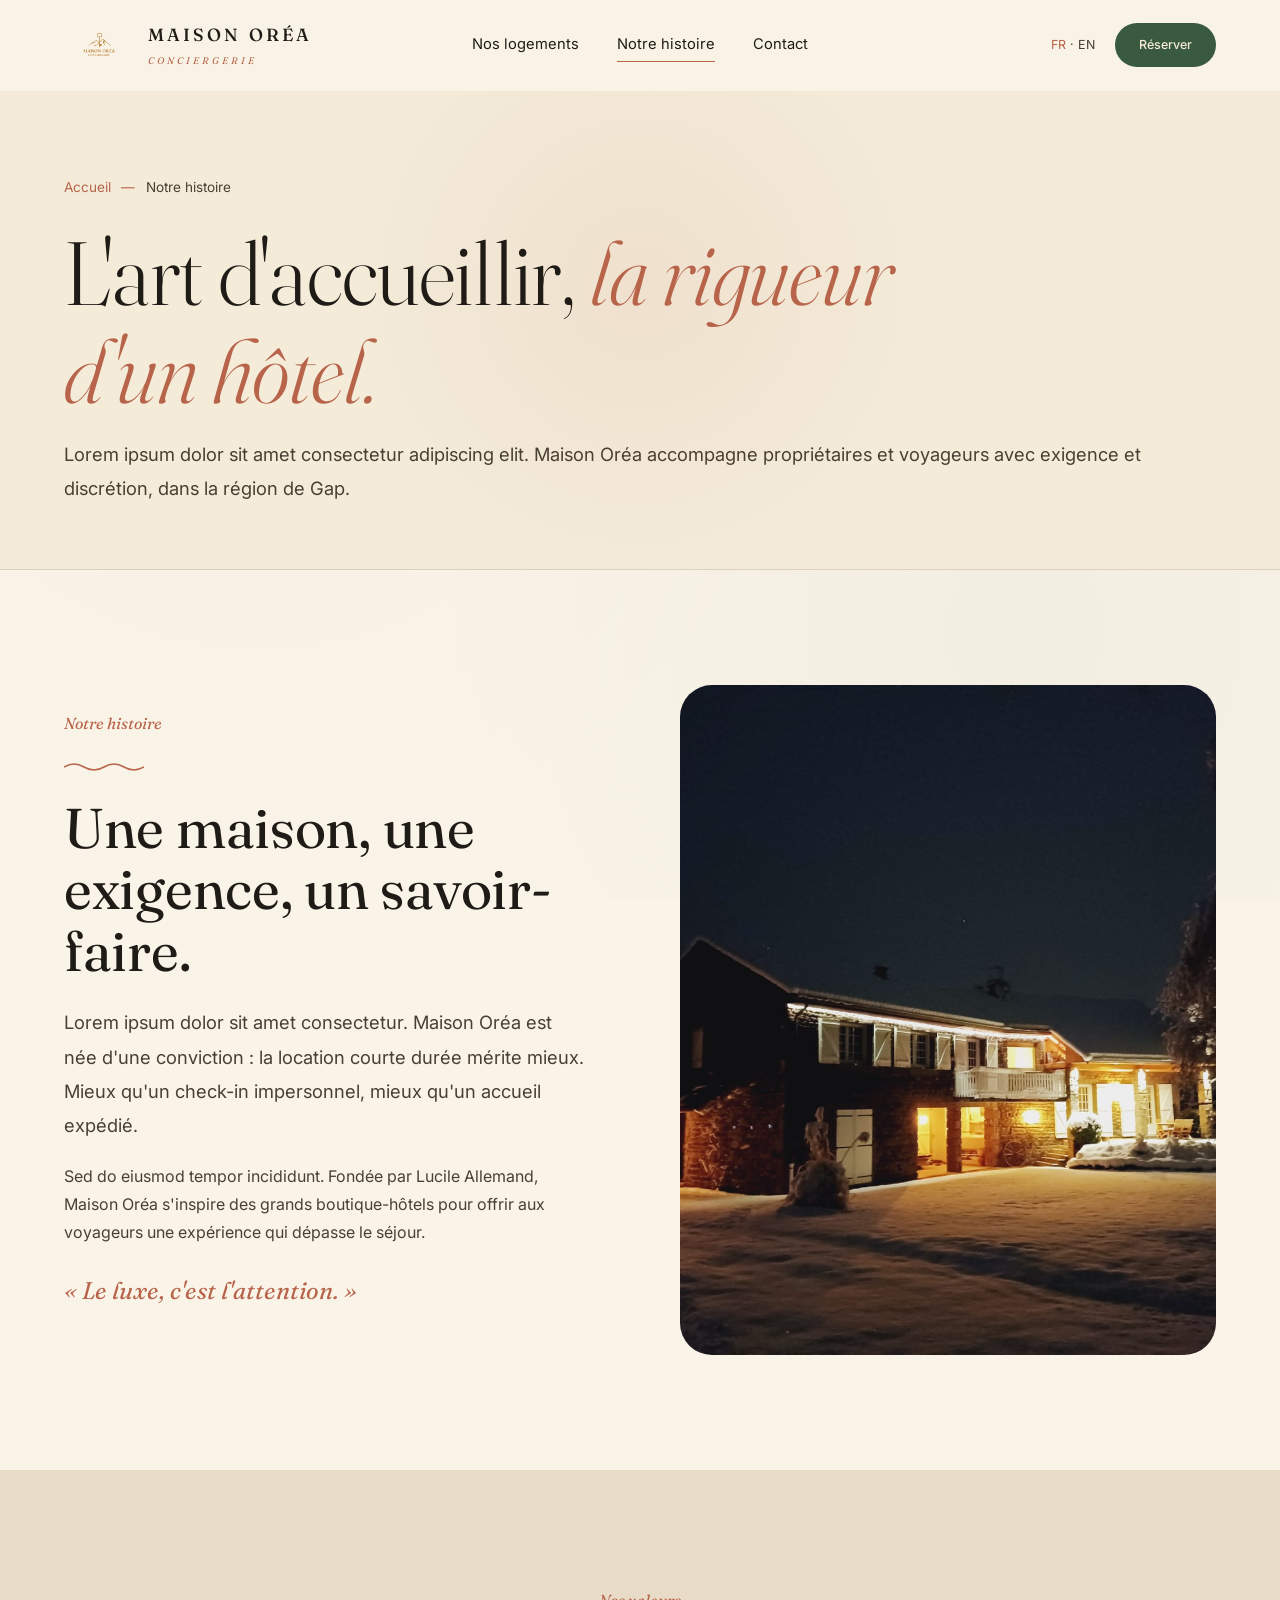
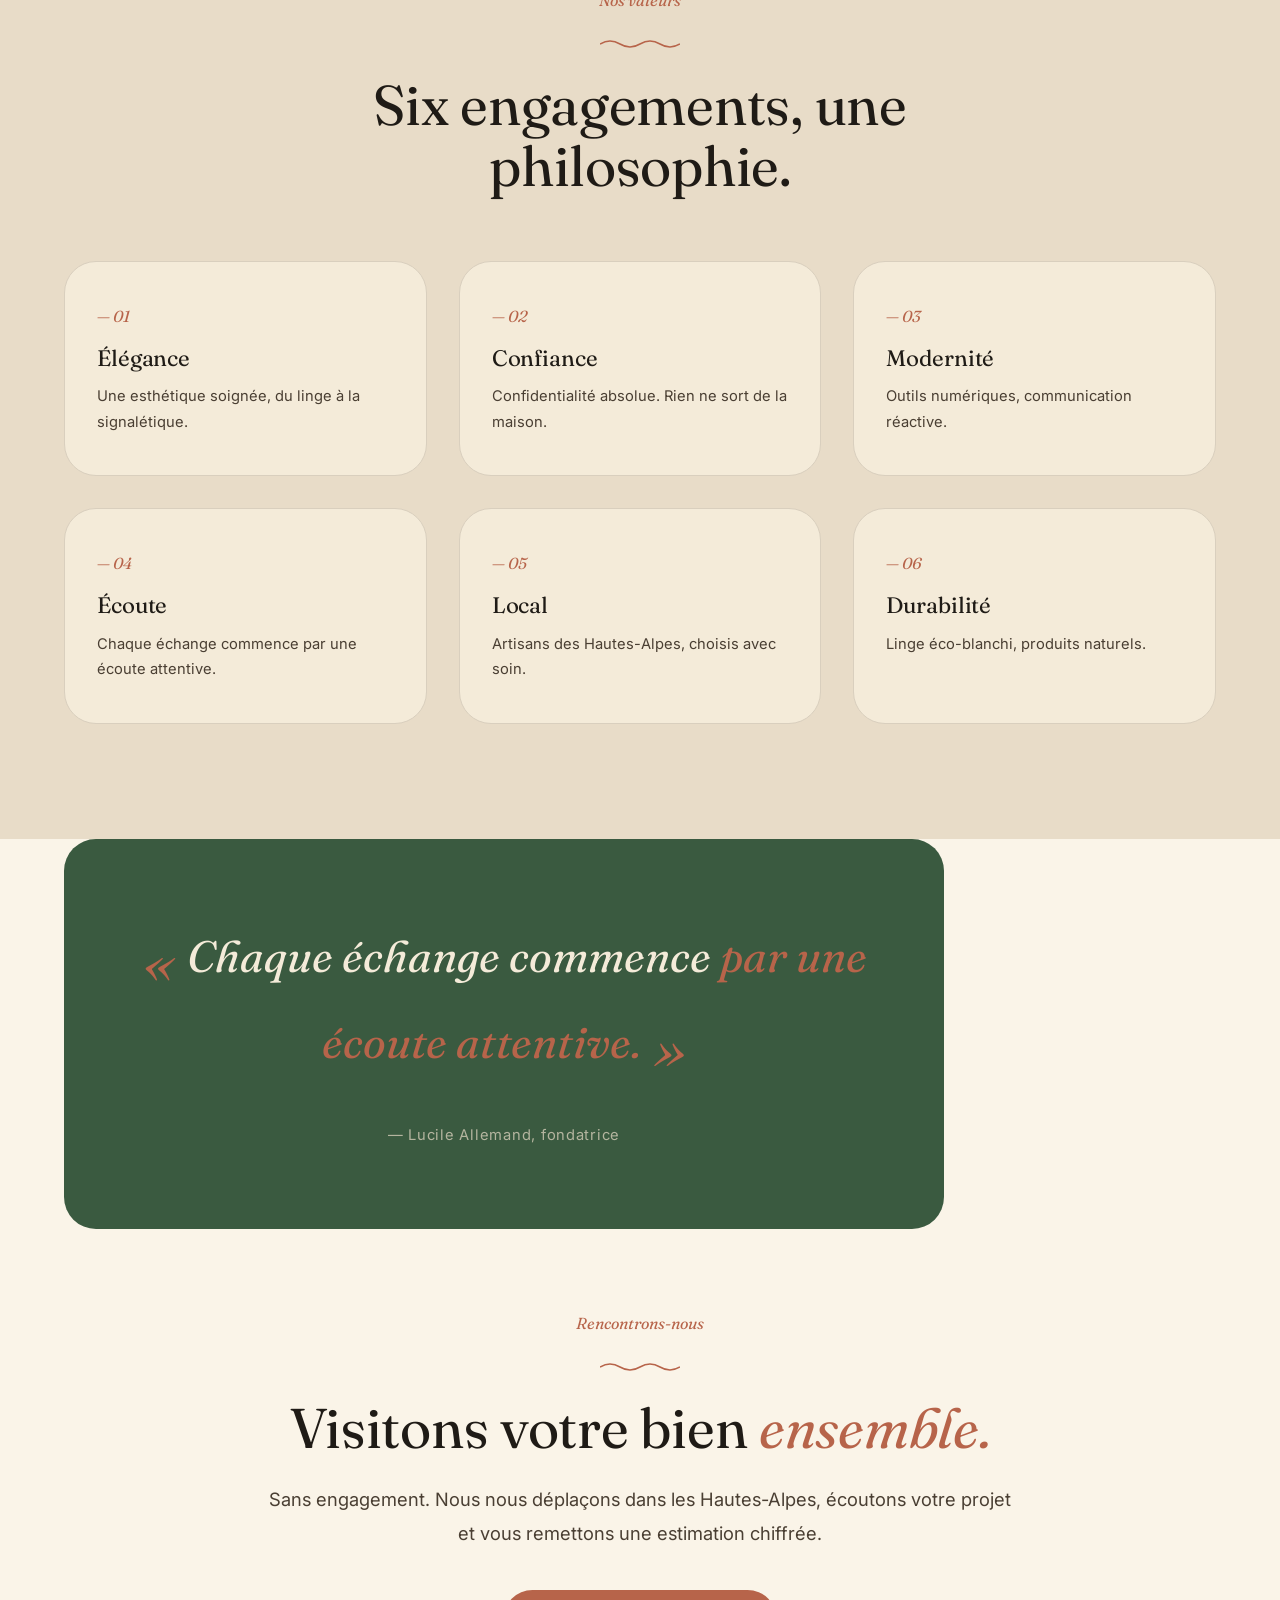
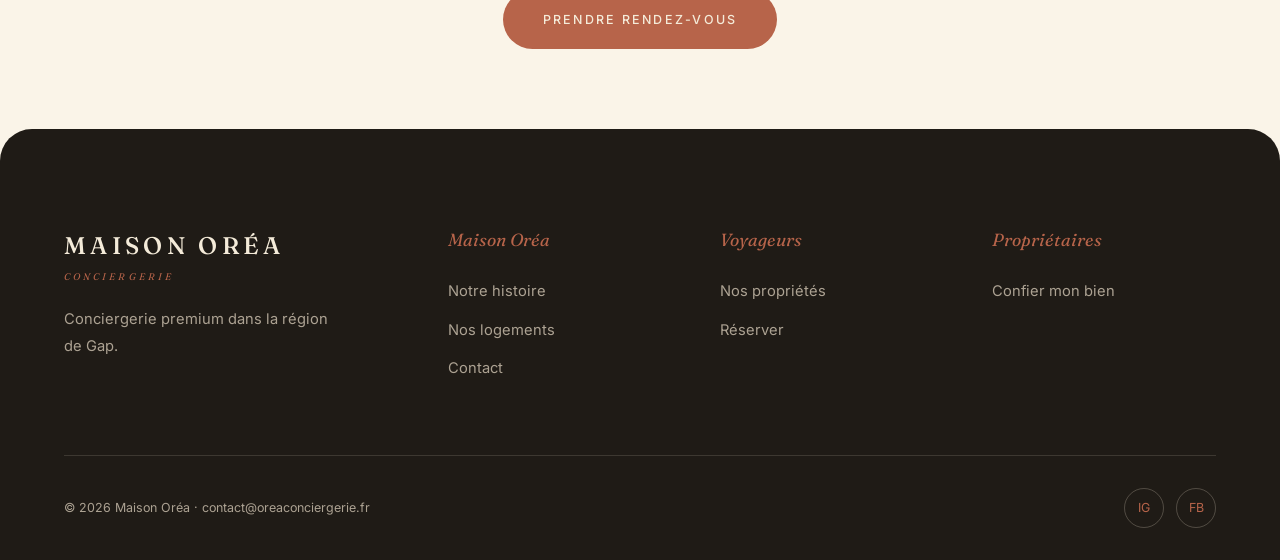
==== a-propos.html @ b097629f "Initial upload - Variante 2 Nature & matières" ====
<!DOCTYPE html>
<html lang="fr">
<head>
<meta charset="UTF-8">
<meta name="viewport" content="width=device-width, initial-scale=1.0">
<title>Notre histoire — Maison Oréa</title>
<link rel="icon" type="image/png" href="assets/img/logo.png">
<link rel="preconnect" href="https://fonts.googleapis.com"><link rel="preconnect" href="https://fonts.gstatic.com" crossorigin>
<link href="https://fonts.googleapis.com/css2?family=Fraunces:ital,wght@0,300;0,400;0,500;0,600;1,300;1,400&family=Inter:wght@300;400;500;600&display=swap" rel="stylesheet">
<link rel="stylesheet" href="assets/css/style.css">
</head>
<body>

<header class="site-header">
  <div class="nav-row">
    <a href="index.html" class="brand"><img src="assets/img/logo.png" alt="Maison Oréa"><span><span class="brand-name">MAISON ORÉA</span><span class="brand-tag">conciergerie</span></span></a>
    <nav class="main-nav"><a href="logements.html">Nos logements</a><a href="a-propos.html" class="active">Notre histoire</a><a href="contact.html">Contact</a></nav>
    <div class="header-actions"><span class="lang-toggle"><span class="active">FR</span> · EN</span><a href="contact.html" class="btn-header">Réserver</a><button class="menu-toggle"><span></span><span></span><span></span></button></div>
  </div>
</header>
<nav class="mobile-nav"><a href="index.html">Accueil</a><a href="logements.html">Nos logements</a><a href="a-propos.html">Notre histoire</a><a href="contact.html">Contact</a><a href="contact.html" class="mobile-cta">Nous contacter</a></nav>

<section class="page-hero">
  <div class="page-hero-content">
    <div class="breadcrumb"><a href="index.html">Accueil</a><span class="sep">—</span><span>Notre histoire</span></div>
    <h1>L'art d'accueillir, <em>la rigueur d'un hôtel.</em></h1>
    <p class="lead">Lorem ipsum dolor sit amet consectetur adipiscing elit. Maison Oréa accompagne propriétaires et voyageurs avec exigence et discrétion, dans la région de Gap.</p>
  </div>
</section>

<section>
  <div class="container">
    <div class="editorial-block fade-up">
      <div class="editorial-text">
        <span class="eyebrow">Notre histoire</span>
        <span class="divider-wave"></span>
        <h2>Une maison, une exigence, un savoir-faire.</h2>
        <p class="lead">Lorem ipsum dolor sit amet consectetur. Maison Oréa est née d'une conviction : la location courte durée mérite mieux. Mieux qu'un check-in impersonnel, mieux qu'un accueil expédié.</p>
        <p>Sed do eiusmod tempor incididunt. Fondée par Lucile Allemand, Maison Oréa s'inspire des grands boutique-hôtels pour offrir aux voyageurs une expérience qui dépasse le séjour.</p>
        <p class="accent" style="font-size: 1.5rem; margin-top: 1.5rem;">« Le luxe, c'est l'attention. »</p>
      </div>
      <div class="editorial-image">
        <img src="assets/img/michel-2.jpg" alt="Maison Oréa" loading="lazy">
      </div>
    </div>
  </div>
</section>

<section style="background: var(--lin);">
  <div class="container">
    <div style="text-align: center; max-width: 720px; margin: 0 auto 4rem;" class="fade-up">
      <span class="eyebrow">Nos valeurs</span>
      <span class="divider-wave center"></span>
      <h2>Six engagements, une philosophie.</h2>
    </div>
    <div style="display: grid; grid-template-columns: repeat(3, 1fr); gap: 2rem;">
      <div style="background: var(--lin-clair); padding: 2.5rem 2rem; border-radius: var(--r-lg); border: 1px solid var(--bordure);"><div class="num" style="color: var(--terracotta); font-family: var(--serif); font-style: italic; margin-bottom: 1rem;">— 01</div><h4>Élégance</h4><p style="margin-top: 0.85rem; font-size: 0.92rem;">Une esthétique soignée, du linge à la signalétique.</p></div>
      <div style="background: var(--lin-clair); padding: 2.5rem 2rem; border-radius: var(--r-lg); border: 1px solid var(--bordure);"><div class="num" style="color: var(--terracotta); font-family: var(--serif); font-style: italic; margin-bottom: 1rem;">— 02</div><h4>Confiance</h4><p style="margin-top: 0.85rem; font-size: 0.92rem;">Confidentialité absolue. Rien ne sort de la maison.</p></div>
      <div style="background: var(--lin-clair); padding: 2.5rem 2rem; border-radius: var(--r-lg); border: 1px solid var(--bordure);"><div class="num" style="color: var(--terracotta); font-family: var(--serif); font-style: italic; margin-bottom: 1rem;">— 03</div><h4>Modernité</h4><p style="margin-top: 0.85rem; font-size: 0.92rem;">Outils numériques, communication réactive.</p></div>
      <div style="background: var(--lin-clair); padding: 2.5rem 2rem; border-radius: var(--r-lg); border: 1px solid var(--bordure);"><div class="num" style="color: var(--terracotta); font-family: var(--serif); font-style: italic; margin-bottom: 1rem;">— 04</div><h4>Écoute</h4><p style="margin-top: 0.85rem; font-size: 0.92rem;">Chaque échange commence par une écoute attentive.</p></div>
      <div style="background: var(--lin-clair); padding: 2.5rem 2rem; border-radius: var(--r-lg); border: 1px solid var(--bordure);"><div class="num" style="color: var(--terracotta); font-family: var(--serif); font-style: italic; margin-bottom: 1rem;">— 05</div><h4>Local</h4><p style="margin-top: 0.85rem; font-size: 0.92rem;">Artisans des Hautes-Alpes, choisis avec soin.</p></div>
      <div style="background: var(--lin-clair); padding: 2.5rem 2rem; border-radius: var(--r-lg); border: 1px solid var(--bordure);"><div class="num" style="color: var(--terracotta); font-family: var(--serif); font-style: italic; margin-bottom: 1rem;">— 06</div><h4>Durabilité</h4><p style="margin-top: 0.85rem; font-size: 0.92rem;">Linge éco-blanchi, produits naturels.</p></div>
    </div>
  </div>
</section>

<section class="quote fade-up" style="background: var(--vert-foncé); color: var(--lin-clair); margin: 0 var(--gutter); border-radius: var(--r-lg); padding-block: 5rem;">
  <p class="quote-text" style="color: var(--lin-clair);">Chaque échange commence <span style="color: var(--terracotta);">par une écoute attentive.</span></p>
  <p class="quote-author" style="color: rgba(232,220,200,0.7);">— Lucile Allemand, fondatrice</p>
</section>

<section style="padding-block: 5rem;">
  <div class="container-narrow" style="text-align: center;">
    <span class="eyebrow">Rencontrons-nous</span>
    <span class="divider-wave center"></span>
    <h2 style="margin-top: 1rem;">Visitons votre bien <span class="accent">ensemble.</span></h2>
    <p class="lead" style="margin-top: 1.5rem; margin-bottom: 2.5rem;">Sans engagement. Nous nous déplaçons dans les Hautes-Alpes, écoutons votre projet et vous remettons une estimation chiffrée.</p>
    <a href="contact.html" class="btn btn-primary">Prendre rendez-vous</a>
  </div>
</section>

<footer class="site-footer">
  <div class="container">
    <div class="footer-grid">
      <div class="footer-brand"><span class="brand-name">MAISON ORÉA</span><span class="brand-tag">conciergerie</span><p>Conciergerie premium dans la région de Gap.</p></div>
      <div class="footer-col"><h5>Maison Oréa</h5><ul><li><a href="a-propos.html">Notre histoire</a></li><li><a href="logements.html">Nos logements</a></li><li><a href="contact.html">Contact</a></li></ul></div>
      <div class="footer-col"><h5>Voyageurs</h5><ul><li><a href="logements.html">Nos propriétés</a></li><li><a href="contact.html">Réserver</a></li></ul></div>
      <div class="footer-col"><h5>Propriétaires</h5><ul><li><a href="contact.html">Confier mon bien</a></li></ul></div>
    </div>
    <div class="footer-bottom"><div>© 2026 Maison Oréa · contact@oreaconciergerie.fr</div><div class="social"><a href="#">IG</a><a href="#">FB</a></div></div>
  </div>
</footer>
<script src="assets/js/app.js"></script>
</body>
</html>
---- assets/css/style.css ----
/* =====================================================
   MAISON ORÉA — VARIANTE 02 · NATURE & MATIÈRES
   Esprit : organique, terreux, matières nobles, sensoriel
   ===================================================== */

:root {
  --terracotta: #B7644A;
  --terracotta-fonce: #8E4633;
  --vert-foncé: #3A5A40;
  --vert-mousse: #5A6B4F;
  --vert-pale: #A4B49D;
  --lin: #E8DCC8;
  --lin-clair: #F4EBD9;
  --papier: #FAF4E8;
  --charbon: #1F1B16;
  --terre: #4A3F33;
  --pierre: #8C857B;
  --bordure: #D9CFBE;

  --serif: 'Fraunces', 'Cormorant Garamond', Georgia, serif;
  --sans: 'Inter', -apple-system, BlinkMacSystemFont, sans-serif;
  --gutter: clamp(1.5rem, 5vw, 5rem);
  --ease: cubic-bezier(0.22, 1, 0.36, 1);
  --r-sm: 8px;
  --r-md: 16px;
  --r-lg: 32px;
}

*,*::before,*::after { box-sizing: border-box; margin: 0; padding: 0; }
html { scroll-behavior: smooth; }
body {
  font-family: var(--sans); font-size: 16px; line-height: 1.75;
  color: var(--terre); background: var(--papier);
  -webkit-font-smoothing: antialiased;
  background-image:
    radial-gradient(circle at 20% 30%, rgba(183,100,74,0.04), transparent 50%),
    radial-gradient(circle at 80% 70%, rgba(58,90,64,0.04), transparent 50%);
  background-attachment: fixed;
  overflow-x: hidden;
}
img { max-width: 100%; display: block; }
a { color: inherit; text-decoration: none; transition: color 0.3s var(--ease); }
button { font: inherit; cursor: pointer; border: 0; background: none; }

h1,h2,h3,h4 { font-family: var(--serif); font-weight: 400; color: var(--charbon); line-height: 1.1; letter-spacing: -0.005em; }
h1 { font-size: clamp(3rem, 7vw, 6rem); font-weight: 300; }
h2 { font-size: clamp(2rem, 4.5vw, 3.5rem); font-weight: 400; }
h3 { font-size: clamp(1.4rem, 2.5vw, 2.25rem); }
h4 { font-size: 1.4rem; }

.eyebrow {
  font-family: var(--serif); font-style: italic; font-weight: 400;
  font-size: 1rem; color: var(--terracotta);
}
.eyebrow.light { color: var(--lin); }
.lead { font-size: 1.15rem; line-height: 1.85; color: var(--terre); }
.muted { color: var(--pierre); }
.accent { color: var(--terracotta); font-style: italic; font-family: var(--serif); }

.container { max-width: 1280px; margin: 0 auto; padding-inline: var(--gutter); }
.container-narrow { max-width: 880px; margin: 0 auto; padding-inline: var(--gutter); }
section { padding-block: clamp(4rem, 9vw, 8rem); position: relative; }

/* Wavy divider SVG (organic) */
.divider-wave {
  display: block; width: 80px; height: 12px; margin-block: 1.5rem;
  background-image: url("data:image/svg+xml;utf8,<svg xmlns='http://www.w3.org/2000/svg' viewBox='0 0 80 12'><path d='M0 6 Q 10 0, 20 6 T 40 6 T 60 6 T 80 6' stroke='%23B7644A' stroke-width='1.5' fill='none'/></svg>");
  background-repeat: no-repeat;
}
.divider-wave.center { margin-inline: auto; }

/* ---------- Buttons ---------- */
.btn {
  display: inline-flex; align-items: center; gap: 0.75rem;
  padding: 1.1rem 2.4rem;
  font-size: 0.78rem; font-weight: 500; letter-spacing: 0.18em; text-transform: uppercase;
  border: 1px solid transparent; border-radius: 100px;
  transition: all 0.4s var(--ease);
}
.btn-primary { background: var(--terracotta); color: var(--lin-clair); }
.btn-primary:hover { background: var(--terracotta-fonce); }
.btn-dark { background: var(--vert-foncé); color: var(--lin-clair); }
.btn-dark:hover { background: var(--charbon); }
.btn-ghost { background: transparent; color: var(--charbon); border-color: var(--charbon); }
.btn-ghost:hover { background: var(--charbon); color: var(--lin-clair); }
.btn-ghost.light { color: var(--lin-clair); border-color: rgba(232,220,200,0.4); }
.btn-ghost.light:hover { background: var(--lin-clair); color: var(--charbon); }

.link-arrow {
  display: inline-flex; align-items: center; gap: 0.7rem;
  font-size: 0.85rem; font-weight: 500;
  color: var(--terracotta); padding-bottom: 4px; position: relative;
}
.link-arrow::after { content: ''; position: absolute; left: 0; right: 0; bottom: 0; height: 1px; background: currentColor; transform: scaleX(0); transform-origin: right; transition: transform 0.4s var(--ease); }
.link-arrow:hover::after { transform: scaleX(1); transform-origin: left; }
.link-arrow.light { color: var(--lin); }

/* ---------- Header ---------- */
.site-header {
  position: fixed; inset: 0 0 auto 0; z-index: 100;
  padding: 1.25rem var(--gutter);
  background: rgba(250,244,232,0.9);
  backdrop-filter: blur(14px); -webkit-backdrop-filter: blur(14px);
  border-bottom: 1px solid transparent;
  transition: all 0.4s var(--ease);
}
.site-header.scrolled { border-bottom-color: var(--bordure); padding-block: 0.85rem; }
.nav-row { max-width: 1400px; margin: 0 auto; display: grid; grid-template-columns: 1fr auto 1fr; align-items: center; gap: 1.5rem; }
.brand { display: inline-flex; align-items: center; gap: 0.85rem; }
.brand img { height: 40px; }
.brand-name { font-family: var(--serif); font-weight: 500; font-size: 1.1rem; letter-spacing: 0.18em; color: var(--charbon); }
.brand-tag { font-size: 0.6rem; letter-spacing: 0.32em; text-transform: uppercase; color: var(--terracotta); display: block; margin-top: 2px; font-style: italic; font-family: var(--serif); }

.main-nav { display: flex; gap: 2.4rem; justify-content: center; }
.main-nav a { font-size: 0.92rem; color: var(--charbon); position: relative; padding-block: 4px; }
.main-nav a::after { content: ''; position: absolute; bottom: 0; left: 50%; width: 0; height: 1px; background: var(--terracotta); transition: all 0.3s var(--ease); }
.main-nav a:hover::after, .main-nav a.active::after { width: 100%; left: 0; }

.header-actions { display: flex; align-items: center; gap: 1.25rem; justify-content: flex-end; }
.lang-toggle { font-size: 0.78rem; color: var(--terre); }
.lang-toggle .active { color: var(--terracotta); }

.btn-header {
  padding: 0.7rem 1.5rem; font-size: 0.78rem; font-weight: 500;
  background: var(--vert-foncé); color: var(--lin-clair); border-radius: 100px;
  transition: all 0.3s var(--ease);
}
.btn-header:hover { background: var(--charbon); }

.menu-toggle { display: none; flex-direction: column; gap: 5px; padding: 8px; }
.menu-toggle span { display: block; width: 22px; height: 1px; background: var(--charbon); transition: all 0.3s var(--ease); }
.menu-toggle.open span:nth-child(1) { transform: translateY(6px) rotate(45deg); }
.menu-toggle.open span:nth-child(2) { opacity: 0; }
.menu-toggle.open span:nth-child(3) { transform: translateY(-6px) rotate(-45deg); }
@media (max-width: 1024px) { .main-nav, .lang-toggle, .btn-header { display: none; } .nav-row { grid-template-columns: auto 1fr; } .header-actions { justify-content: flex-end; } .menu-toggle { display: inline-flex; } }

.mobile-nav { position: fixed; inset: 0; background: var(--vert-foncé); z-index: 99; transform: translateY(-100%); transition: transform 0.6s var(--ease); display: flex; flex-direction: column; padding: 110px var(--gutter); gap: 1rem; }
.mobile-nav.open { transform: translateY(0); }
.mobile-nav a { font-family: var(--serif); font-size: 2.25rem; color: var(--lin-clair); font-weight: 300; padding-block: 0.85rem; border-bottom: 1px solid rgba(232,220,200,0.15); font-style: italic; }
.mobile-nav .mobile-cta { background: var(--terracotta); padding: 1rem 1.5rem; text-align: center; font-family: var(--sans); font-size: 0.78rem; letter-spacing: 0.22em; text-transform: uppercase; border-radius: 100px; border: 0; margin-top: 1rem; font-style: normal; }

/* ---------- HERO ---------- */
.hero {
  position: relative; min-height: 100vh;
  padding: 8rem var(--gutter) 5rem;
  display: grid; grid-template-columns: 1.1fr 1fr; gap: 4rem;
  align-items: center; max-width: 1500px; margin: 0 auto;
}
.hero-text { position: relative; z-index: 2; }
.hero-eyebrow { color: var(--terracotta); font-size: 1.05rem; margin-bottom: 1rem; display: inline-block; font-style: italic; font-family: var(--serif); }
.hero-title { font-size: clamp(3rem, 8vw, 7rem); font-weight: 300; line-height: 0.95; color: var(--charbon); margin-bottom: 2rem; }
.hero-title em { color: var(--terracotta); font-style: italic; }
.hero-desc { font-size: 1.15rem; color: var(--terre); margin-bottom: 2.5rem; max-width: 50ch; }
.hero-actions { display: flex; gap: 1rem; flex-wrap: wrap; }

.hero-image-wrap { position: relative; aspect-ratio: 4/5; border-radius: var(--r-lg); overflow: hidden; box-shadow: 0 20px 60px rgba(31,27,22,0.15); }
.hero-image-wrap img { width: 100%; height: 100%; object-fit: cover; }
.hero-image-tag {
  position: absolute; bottom: -30px; left: -30px;
  background: var(--lin-clair); padding: 1.5rem 2rem;
  border-radius: var(--r-md); border: 1px solid var(--bordure);
  display: flex; align-items: center; gap: 1rem;
}
.hero-image-tag .icon { width: 40px; height: 40px; border-radius: 50%; background: var(--terracotta); display: inline-flex; align-items: center; justify-content: center; color: var(--lin-clair); font-family: var(--serif); font-size: 1.5rem; font-style: italic; }
.hero-image-tag .text { font-family: var(--serif); font-size: 1.15rem; font-style: italic; color: var(--charbon); }
.hero-image-tag .text small { display: block; font-family: var(--sans); font-style: normal; font-size: 0.7rem; letter-spacing: 0.22em; text-transform: uppercase; color: var(--pierre); margin-top: 4px; }
@media (max-width: 1024px) { .hero { grid-template-columns: 1fr; gap: 3rem; min-height: auto; padding-top: 7rem; } .hero-image-tag { left: 1rem; bottom: -20px; } }

/* ---------- Section editorial ---------- */
.editorial-block { display: grid; grid-template-columns: 1fr 1fr; gap: 5rem; align-items: center; }
.editorial-block.reverse { direction: rtl; }
.editorial-block.reverse > * { direction: ltr; }
.editorial-text { max-width: 520px; }
.editorial-text h2 { margin-bottom: 1.5rem; }
.editorial-text p { margin-bottom: 1.25rem; }
.editorial-image { aspect-ratio: 4/5; overflow: hidden; border-radius: var(--r-lg); }
.editorial-image img { width: 100%; height: 100%; object-fit: cover; }
@media (max-width: 1024px) { .editorial-block { grid-template-columns: 1fr; gap: 3rem; } .editorial-block.reverse { direction: ltr; } }

/* ---------- Logements cards organic ---------- */
.lodge-grid { display: grid; grid-template-columns: 1fr 1fr; gap: 2rem; }
.lodge-card { background: var(--lin-clair); border-radius: var(--r-lg); overflow: hidden; transition: all 0.5s var(--ease); border: 1px solid var(--bordure); }
.lodge-card:hover { transform: translateY(-6px); box-shadow: 0 30px 60px rgba(31,27,22,0.12); }
.lodge-card .img-wrap { aspect-ratio: 4/3; overflow: hidden; position: relative; }
.lodge-card .img-wrap img { width: 100%; height: 100%; object-fit: cover; transition: transform 1s var(--ease); }
.lodge-card:hover .img-wrap img { transform: scale(1.04); }
.lodge-card .badge { position: absolute; top: 1rem; left: 1rem; background: var(--vert-foncé); color: var(--lin-clair); padding: 0.4rem 0.85rem; border-radius: 100px; font-size: 0.65rem; letter-spacing: 0.22em; text-transform: uppercase; }
.lodge-card .body { padding: 2rem; }
.lodge-card h3 { font-size: 1.85rem; margin-bottom: 0.4rem; }
.lodge-card .meta { font-size: 0.92rem; color: var(--pierre); margin-bottom: 1.25rem; }
.lodge-card .more { display: inline-flex; align-items: center; gap: 0.5rem; font-size: 0.85rem; color: var(--terracotta); font-weight: 500; }
@media (max-width: 768px) { .lodge-grid { grid-template-columns: 1fr; } }

/* ---------- Trio services (organic) ---------- */
.trio-grid { display: grid; grid-template-columns: repeat(3, 1fr); gap: 2rem; }
.trio-card {
  background: var(--lin-clair); padding: 3rem 2.5rem; border-radius: var(--r-lg);
  border: 1px solid var(--bordure); transition: all 0.5s var(--ease);
  position: relative; overflow: hidden;
}
.trio-card::before {
  content: ''; position: absolute; top: -40px; right: -40px;
  width: 100px; height: 100px; border-radius: 50%; background: var(--terracotta); opacity: 0.05;
  transition: all 0.5s var(--ease);
}
.trio-card:hover::before { transform: scale(1.5); opacity: 0.1; }
.trio-card:hover { border-color: var(--terracotta); transform: translateY(-4px); }
.trio-card .num {
  font-family: var(--serif); font-style: italic; font-size: 0.9rem; color: var(--terracotta); margin-bottom: 1.5rem;
}
.trio-card .ico {
  width: 60px; height: 60px; border-radius: 50%;
  background: var(--vert-pale); color: var(--vert-foncé);
  display: inline-flex; align-items: center; justify-content: center;
  font-family: var(--serif); font-size: 1.85rem; font-style: italic; margin-bottom: 1.5rem;
}
.trio-card h3 { font-size: 1.85rem; margin-bottom: 1rem; }
.trio-card p { font-size: 0.95rem; color: var(--terre); line-height: 1.85; margin-bottom: 1.5rem; }
@media (max-width: 1024px) { .trio-grid { grid-template-columns: 1fr; } }

/* ---------- Section feutrée verte ---------- */
.green {
  background: var(--vert-foncé); color: var(--lin-clair);
  border-radius: var(--r-lg);
  margin: 2rem var(--gutter);
  padding: 5rem var(--gutter);
}
.green h2, .green h3 { color: var(--lin-clair); }
.green .lead { color: rgba(232,220,200,0.85); }

/* ---------- Quote ---------- */
.quote {
  text-align: center; max-width: 880px; margin: 0 auto;
  padding: 4rem 2rem;
}
.quote-text { font-family: var(--serif); font-style: italic; font-size: clamp(1.75rem, 3.5vw, 2.75rem); line-height: 1.3; color: var(--charbon); margin-bottom: 2rem; }
.quote-text::before, .quote-text::after { color: var(--terracotta); font-size: 1.5em; vertical-align: -0.2em; }
.quote-text::before { content: '« '; }
.quote-text::after { content: ' »'; }
.quote-author { font-size: 0.92rem; color: var(--pierre); letter-spacing: 0.05em; }

/* ---------- Footer ---------- */
.site-footer {
  background: var(--charbon); color: rgba(232,220,200,0.7);
  padding: 6rem 0 2rem;
  border-top-left-radius: var(--r-lg); border-top-right-radius: var(--r-lg);
}
.footer-grid { display: grid; grid-template-columns: 1.5fr 1fr 1fr 1fr; gap: 3rem; margin-bottom: 4rem; }
.footer-brand .brand-name { color: var(--lin-clair); font-size: 1.5rem; }
.footer-brand .brand-tag { color: var(--terracotta); font-style: italic; font-family: var(--serif); }
.footer-brand p { margin-top: 1.25rem; font-size: 0.92rem; max-width: 30ch; line-height: 1.85; }
.footer-col h5 { font-family: var(--serif); font-style: italic; font-weight: 400; font-size: 1.1rem; color: var(--terracotta); margin-bottom: 1.25rem; }
.footer-col ul { list-style: none; }
.footer-col ul li { margin-bottom: 0.6rem; }
.footer-col ul a { font-size: 0.92rem; }
.footer-col ul a:hover { color: var(--terracotta); }
.footer-bottom { display: flex; justify-content: space-between; align-items: center; padding-top: 2rem; border-top: 1px solid rgba(232,220,200,0.15); font-size: 0.78rem; flex-wrap: wrap; gap: 1rem; }
.footer-bottom .social { display: flex; gap: 0.75rem; }
.footer-bottom .social a { width: 40px; height: 40px; border-radius: 50%; border: 1px solid rgba(232,220,200,0.25); display: inline-flex; align-items: center; justify-content: center; color: var(--terracotta); font-size: 0.78rem; transition: all 0.3s var(--ease); }
.footer-bottom .social a:hover { background: var(--terracotta); border-color: var(--terracotta); color: var(--lin-clair); }
@media (max-width: 1024px) { .footer-grid { grid-template-columns: 1fr 1fr; } }
@media (max-width: 600px) { .footer-grid { grid-template-columns: 1fr; gap: 2.5rem; } .footer-bottom { flex-direction: column; text-align: center; } }

/* ---------- Page hero (inner) ---------- */
.page-hero {
  position: relative; padding: 11rem var(--gutter) 4rem;
  background: var(--lin-clair);
  overflow: hidden; border-bottom: 1px solid var(--bordure);
}
.page-hero::before {
  content: ''; position: absolute; top: 50%; left: 50%; width: 600px; height: 600px;
  border-radius: 50%; background: radial-gradient(circle, rgba(183,100,74,0.08), transparent 70%);
  transform: translate(-50%, -50%); pointer-events: none;
}
.page-hero-content { position: relative; z-index: 2; max-width: 1280px; margin: 0 auto; }
.page-hero h1 { margin-bottom: 1rem; max-width: 18ch; }
.page-hero h1 em { color: var(--terracotta); }
.breadcrumb { font-size: 0.85rem; color: var(--terre); margin-bottom: 1.5rem; display: flex; gap: 0.65rem; align-items: center; }
.breadcrumb .sep { color: var(--terracotta); }
.breadcrumb a { color: var(--terracotta); }

/* ---------- Animations ---------- */
.fade-up, .fade-in { opacity: 0; transition: opacity 0.9s var(--ease), transform 0.9s var(--ease); }
.fade-up { transform: translateY(28px); }
.fade-up.in, .fade-in.in { opacity: 1; transform: translateY(0); }
@media (prefers-reduced-motion: reduce) { *,*::before,*::after { transition-duration: 0.01ms !important; animation-duration: 0.01ms !important; } .fade-up, .fade-in { opacity: 1; transform: none; } }

/* ---------- Form ---------- */
.form { background: var(--lin-clair); padding: 3rem; border-radius: var(--r-lg); border: 1px solid var(--bordure); }
.form h3 { font-size: 1.85rem; margin-bottom: 0.5rem; }
.field { margin-bottom: 1.5rem; }
.field label { display: block; font-family: var(--serif); font-style: italic; font-size: 1rem; color: var(--terre); margin-bottom: 0.6rem; }
.field input, .field select, .field textarea { width: 100%; padding: 0.95rem 1rem; border: 1px solid var(--bordure); background: var(--papier); border-radius: var(--r-sm); font-family: var(--sans); font-size: 0.95rem; color: var(--charbon); }
.field input:focus, .field select:focus, .field textarea:focus { outline: 0; border-color: var(--terracotta); }
.field-row { display: grid; grid-template-columns: 1fr 1fr; gap: 1rem; }

/* ---------- Logement detail ---------- */
.lodge-gallery { display: grid; grid-template-columns: 2fr 1fr 1fr; grid-template-rows: 1fr 1fr; gap: 0.75rem; height: 600px; margin-bottom: 4rem; }
.lodge-gallery > div { overflow: hidden; border-radius: var(--r-md); }
.lodge-gallery img { width: 100%; height: 100%; object-fit: cover; }
.lodge-gallery > div:first-child { grid-row: span 2; }
@media (max-width: 768px) { .lodge-gallery { grid-template-columns: 1fr; grid-template-rows: 280px; height: auto; } .lodge-gallery > div:first-child { grid-row: auto; } }

.amenity-grid { display: grid; grid-template-columns: repeat(2, 1fr); gap: 0.5rem 2.5rem; }
.amenity { display: flex; gap: 0.85rem; align-items: center; padding: 0.7rem 0; border-bottom: 1px dashed var(--bordure); font-size: 0.95rem; color: var(--terre); }
.amenity .ico { width: 32px; height: 32px; border-radius: 50%; background: var(--vert-pale); color: var(--vert-foncé); display: inline-flex; align-items: center; justify-content: center; font-family: var(--serif); font-size: 1rem; font-style: italic; flex-shrink: 0; }
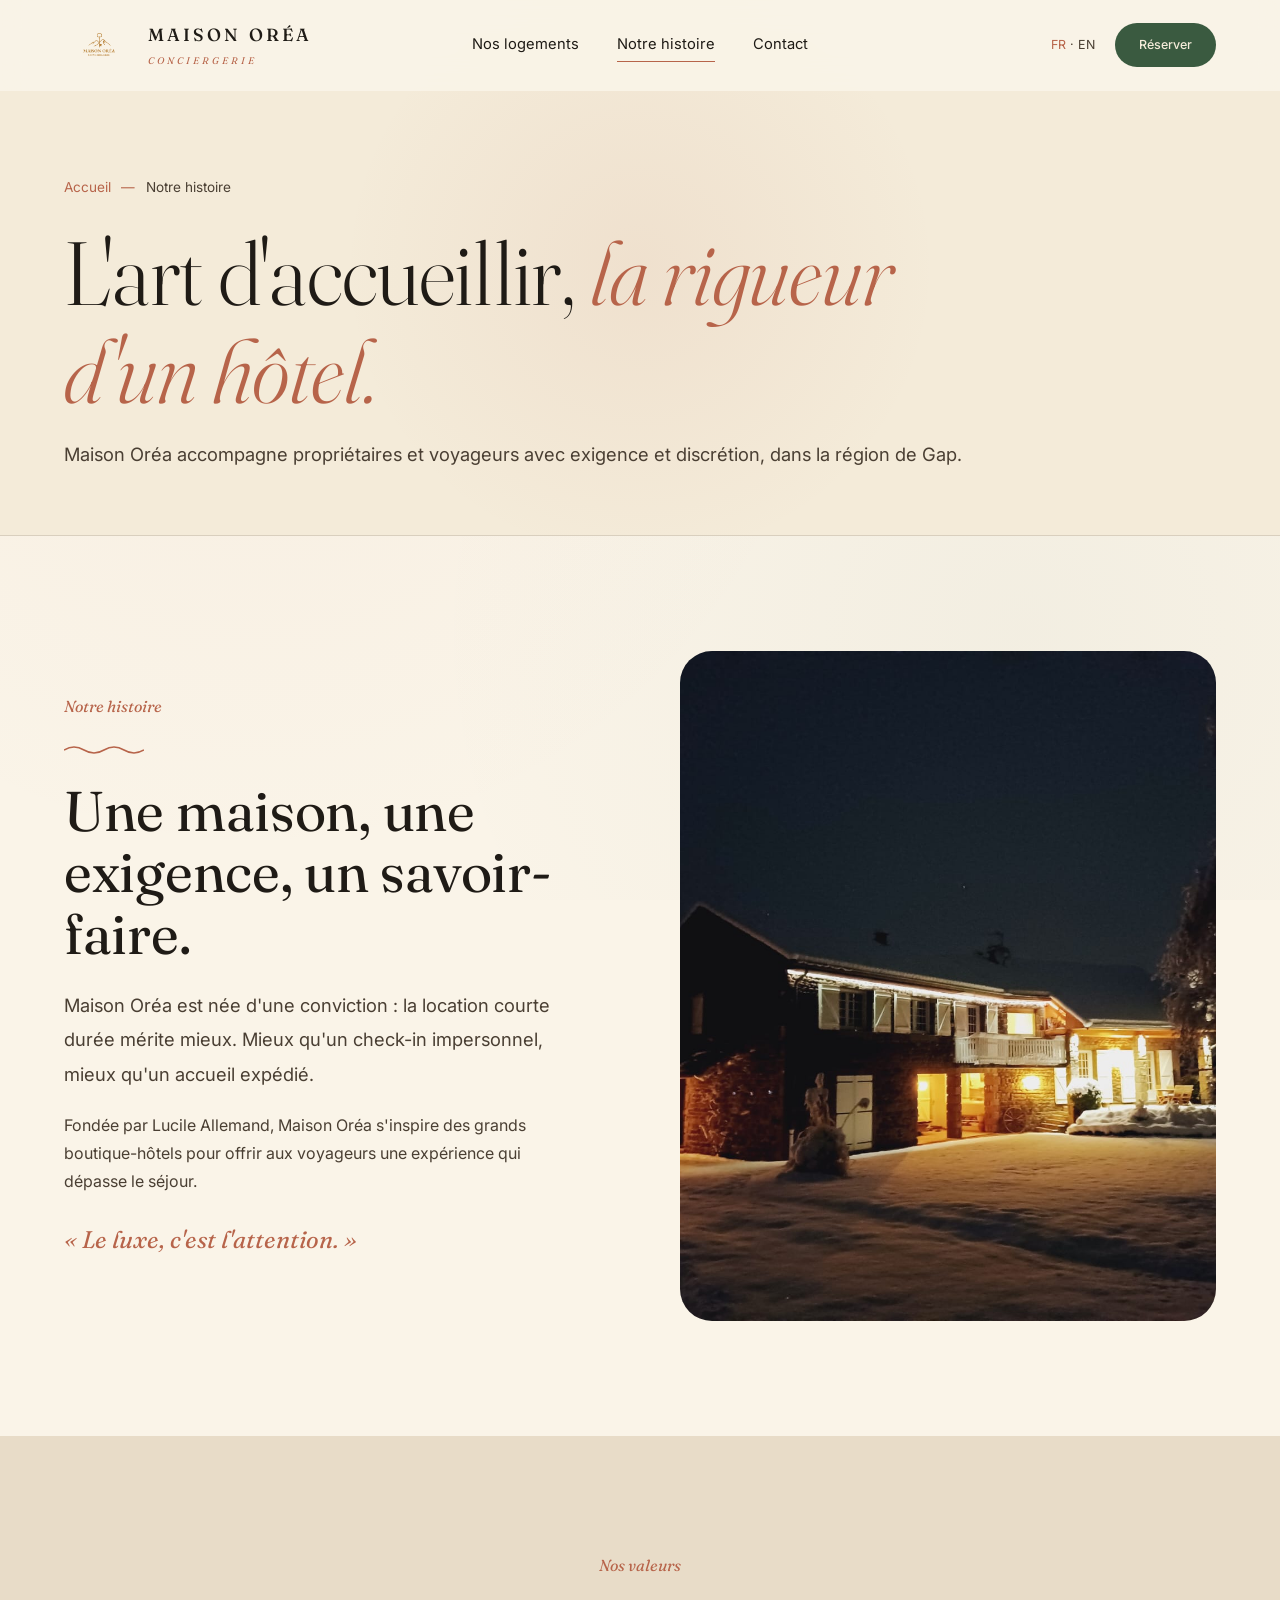
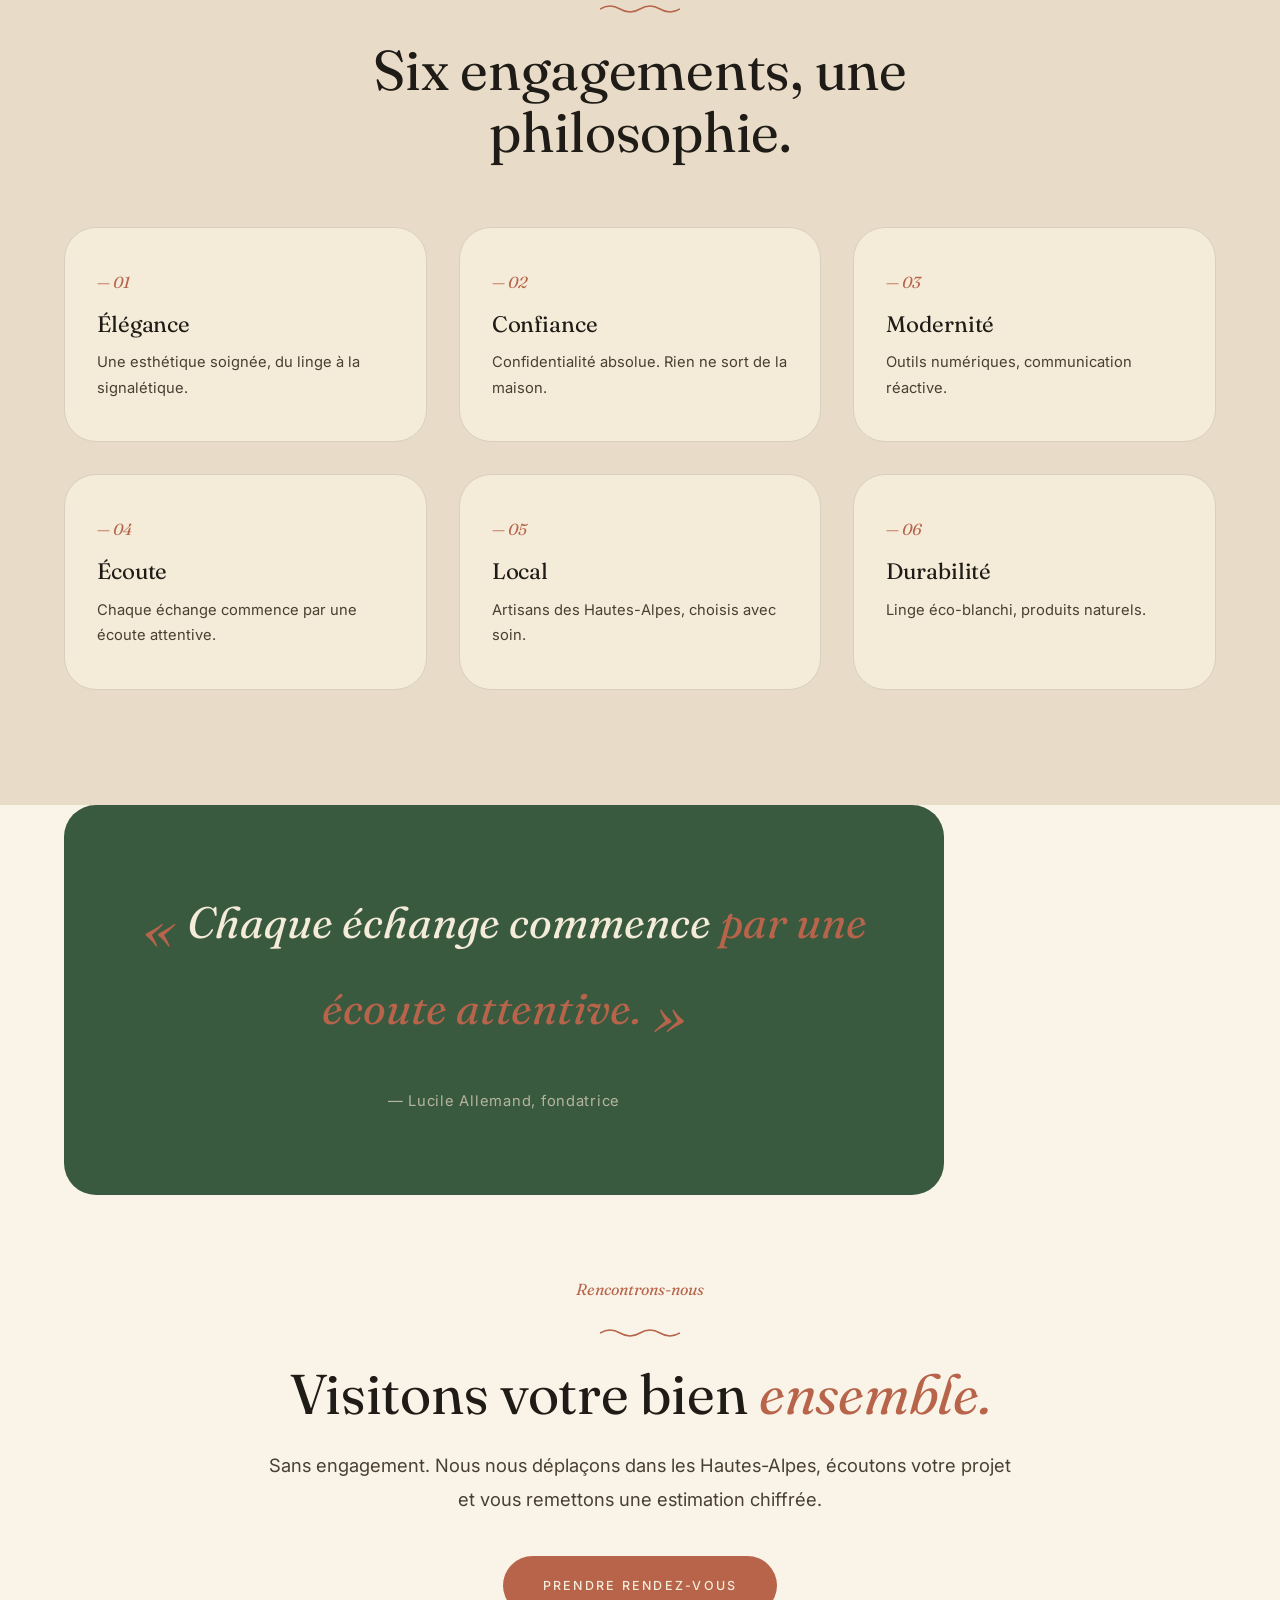
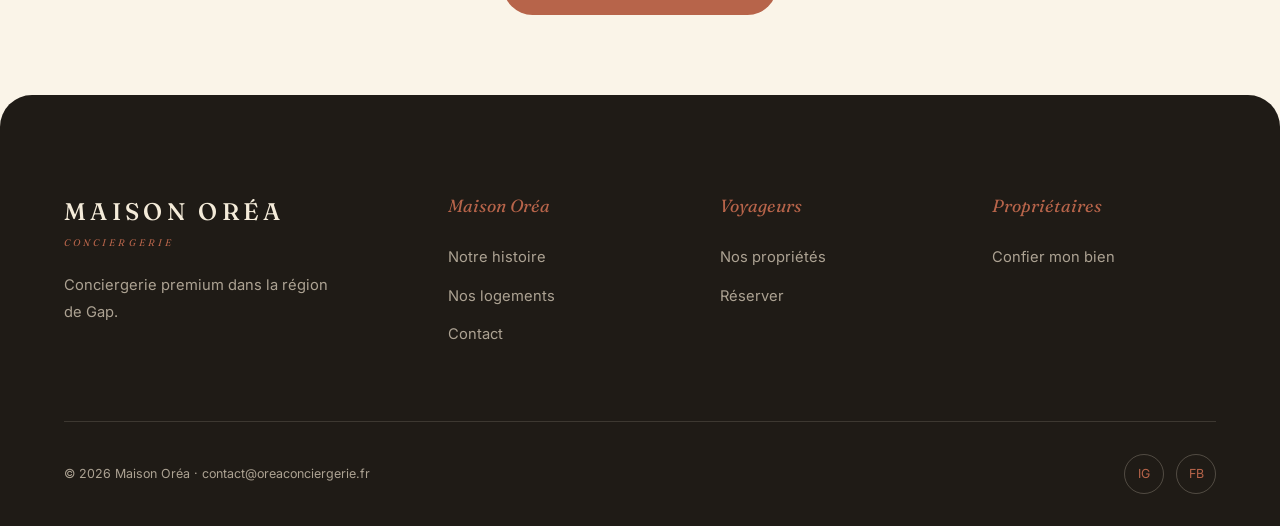
==== commit 81475fa0: "Suppression lorem ipsum + corrections responsive mobile corrections responsive mobile" ====
--- a/a-propos.html
+++ b/a-propos.html
@@ -24,7 +24,7 @@
   <div class="page-hero-content">
     <div class="breadcrumb"><a href="index.html">Accueil</a><span class="sep">—</span><span>Notre histoire</span></div>
     <h1>L'art d'accueillir, <em>la rigueur d'un hôtel.</em></h1>
-    <p class="lead">Lorem ipsum dolor sit amet consectetur adipiscing elit. Maison Oréa accompagne propriétaires et voyageurs avec exigence et discrétion, dans la région de Gap.</p>
+    <p class="lead">Maison Oréa accompagne propriétaires et voyageurs avec exigence et discrétion, dans la région de Gap.</p>
   </div>
 </section>
 
@@ -35,8 +35,8 @@
         <span class="eyebrow">Notre histoire</span>
         <span class="divider-wave"></span>
         <h2>Une maison, une exigence, un savoir-faire.</h2>
-        <p class="lead">Lorem ipsum dolor sit amet consectetur. Maison Oréa est née d'une conviction : la location courte durée mérite mieux. Mieux qu'un check-in impersonnel, mieux qu'un accueil expédié.</p>
-        <p>Sed do eiusmod tempor incididunt. Fondée par Lucile Allemand, Maison Oréa s'inspire des grands boutique-hôtels pour offrir aux voyageurs une expérience qui dépasse le séjour.</p>
+        <p class="lead">Maison Oréa est née d'une conviction : la location courte durée mérite mieux. Mieux qu'un check-in impersonnel, mieux qu'un accueil expédié.</p>
+        <p>Fondée par Lucile Allemand, Maison Oréa s'inspire des grands boutique-hôtels pour offrir aux voyageurs une expérience qui dépasse le séjour.</p>
         <p class="accent" style="font-size: 1.5rem; margin-top: 1.5rem;">« Le luxe, c'est l'attention. »</p>
       </div>
       <div class="editorial-image">
--- a/assets/css/style.css
+++ b/assets/css/style.css
@@ -304,3 +304,23 @@
 .amenity-grid { display: grid; grid-template-columns: repeat(2, 1fr); gap: 0.5rem 2.5rem; }
 .amenity { display: flex; gap: 0.85rem; align-items: center; padding: 0.7rem 0; border-bottom: 1px dashed var(--bordure); font-size: 0.95rem; color: var(--terre); }
 .amenity .ico { width: 32px; height: 32px; border-radius: 50%; background: var(--vert-pale); color: var(--vert-foncé); display: inline-flex; align-items: center; justify-content: center; font-family: var(--serif); font-size: 1rem; font-style: italic; flex-shrink: 0; }
+
+
+/* ============================================
+   PATCH RESPONSIVE MOBILE (ajout v2)
+   ============================================ */
+@media (max-width: 768px) {
+  /* Forms : champs en 1 colonne au lieu de 2 */
+  .field-row { grid-template-columns: 1fr; gap: 0; }
+
+  /* Amenity grid en 1 colonne */
+  .amenity-grid { grid-template-columns: 1fr; gap: 0; }
+
+  /* Cible les inline styles grid 2-3-4 cols → 1 col mobile */
+  div[style*="grid-template-columns: 1fr 1fr"],
+  div[style*="grid-template-columns: repeat(3"],
+  div[style*="grid-template-columns: repeat(4"] {
+    grid-template-columns: 1fr !important;
+    gap: 1.5rem !important;
+  }
+}
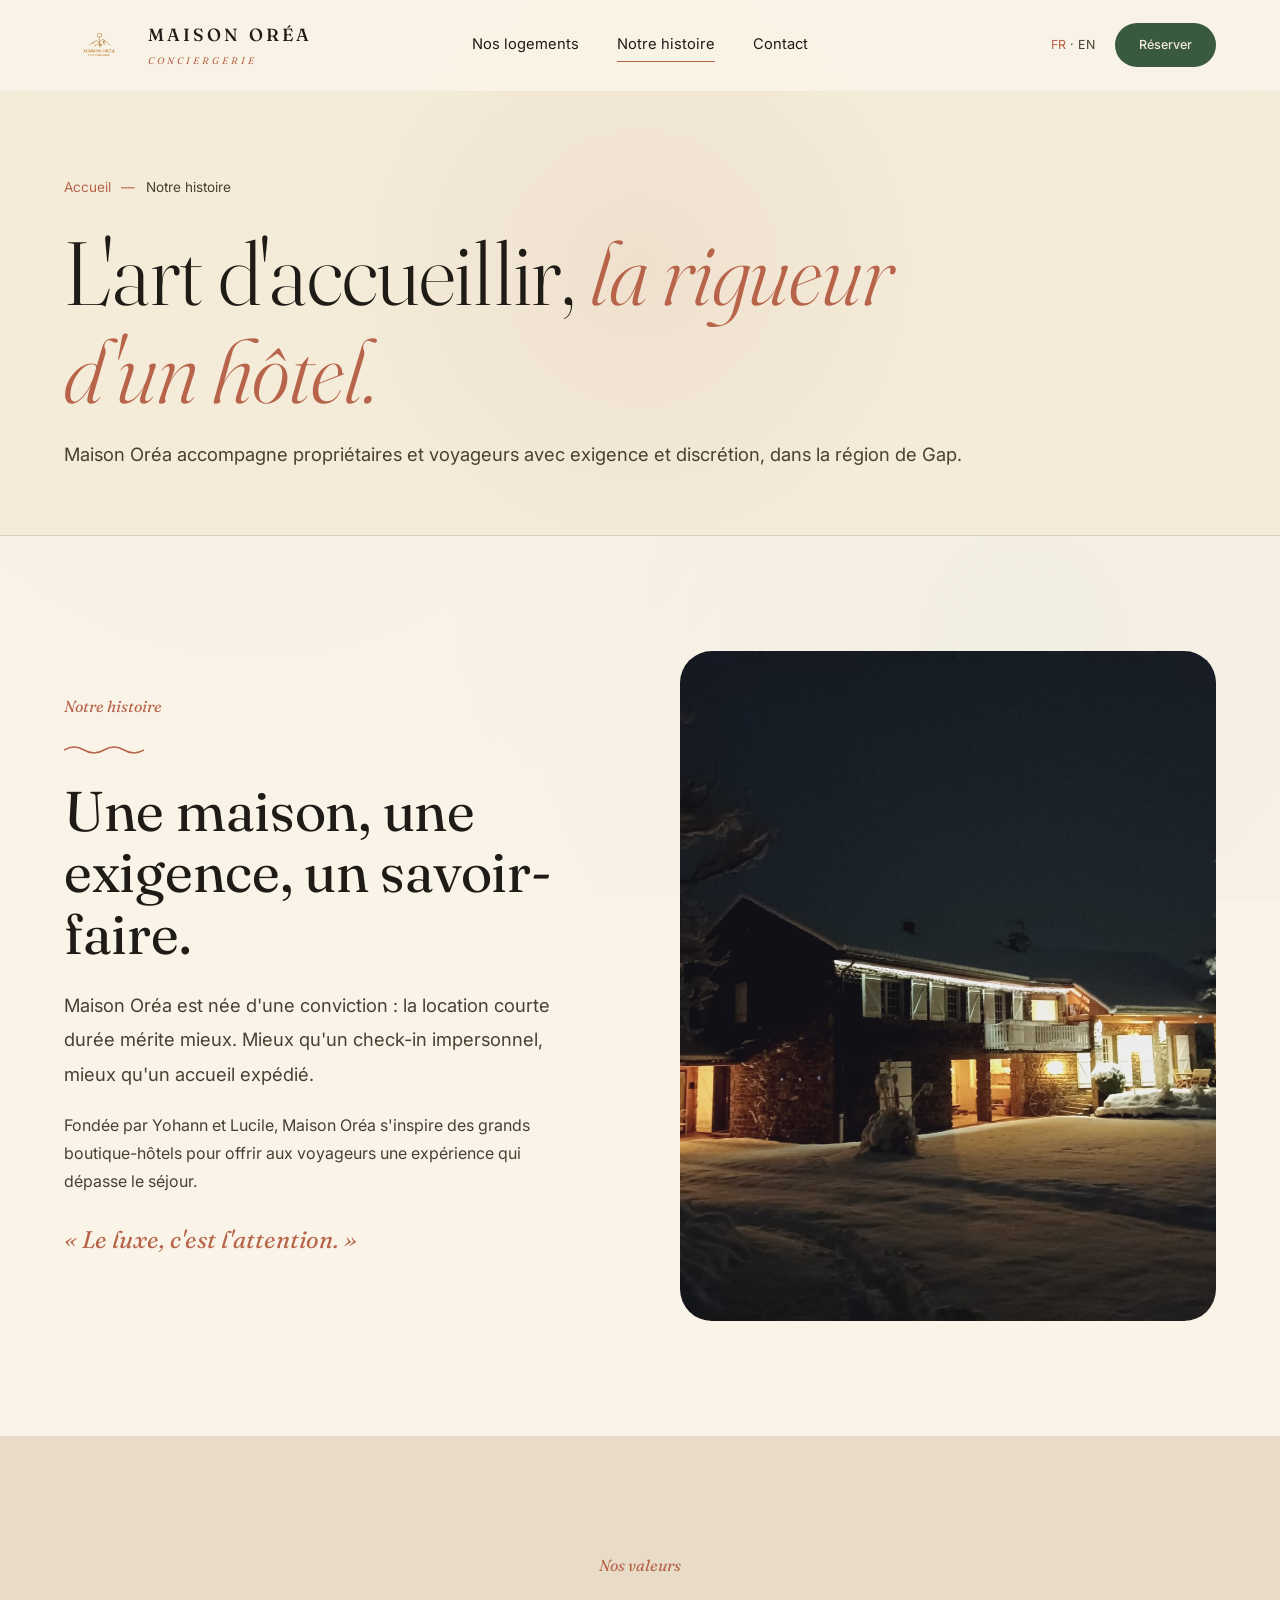
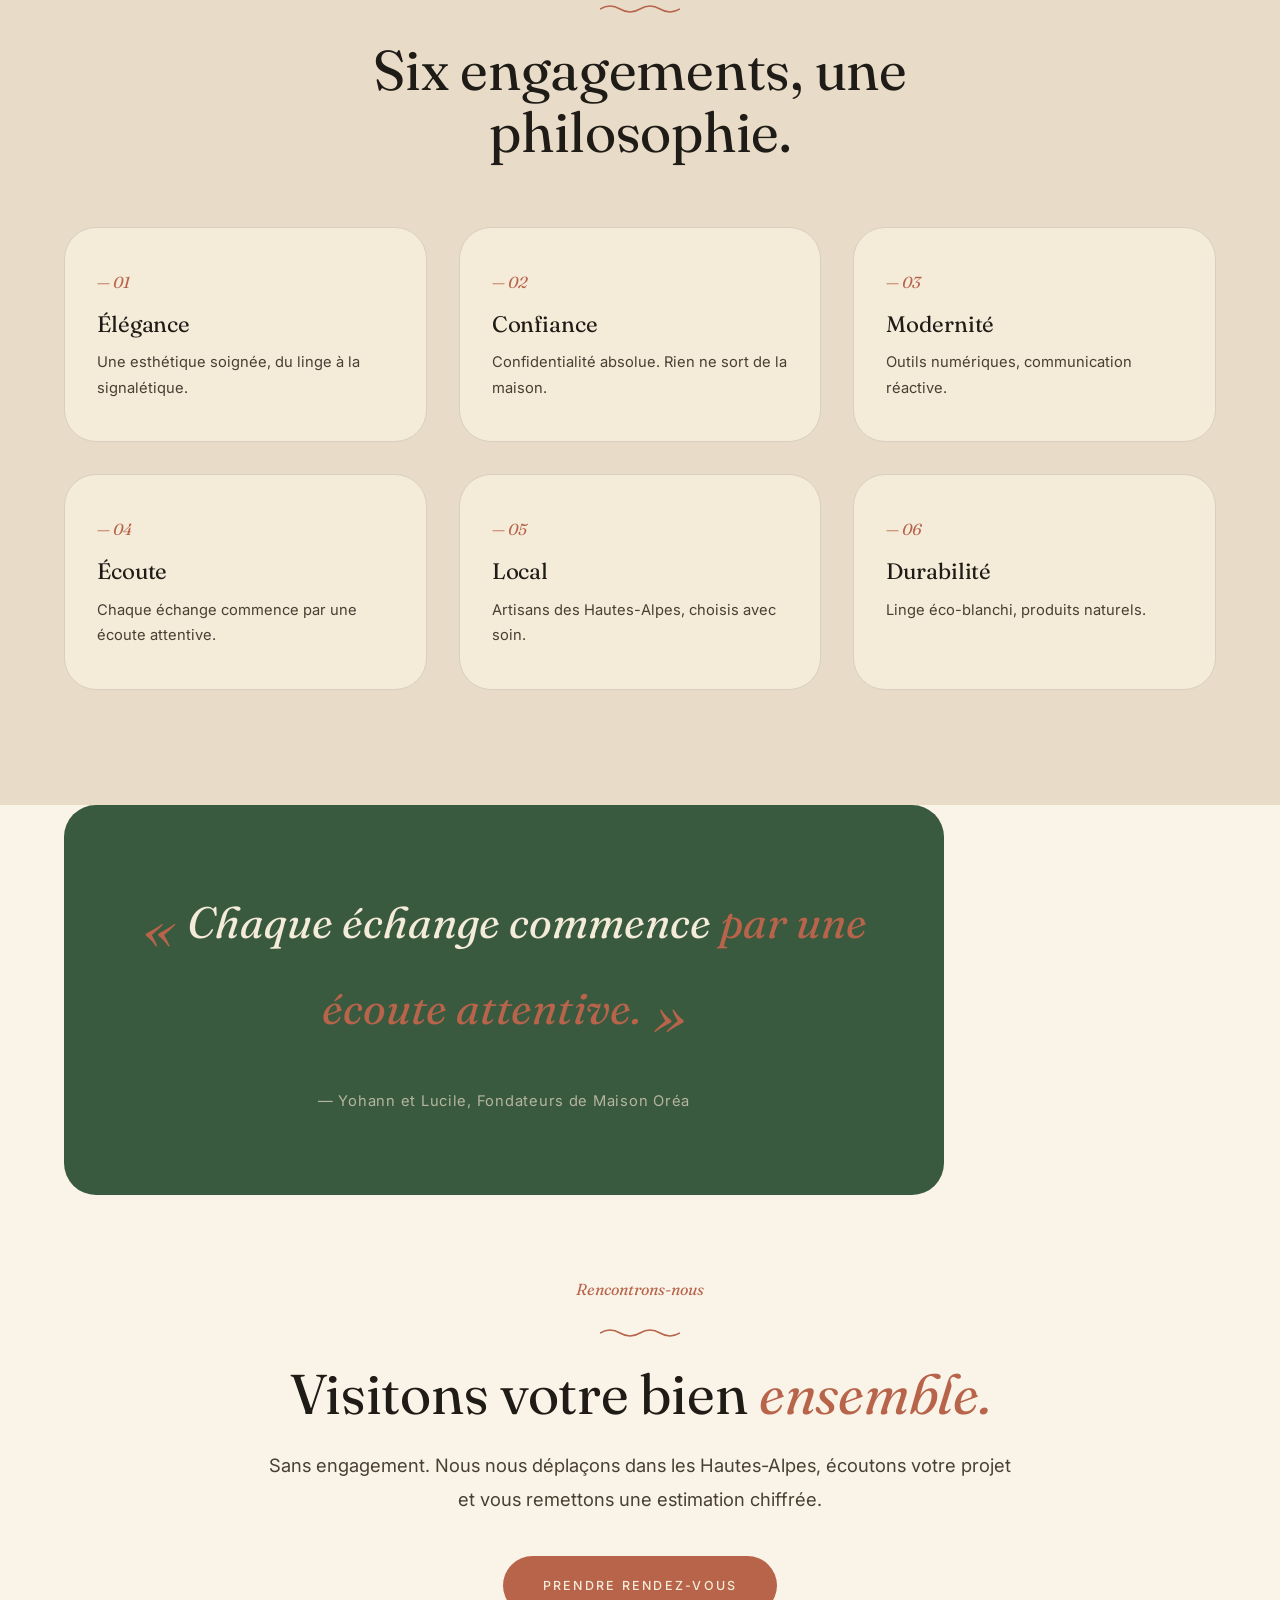
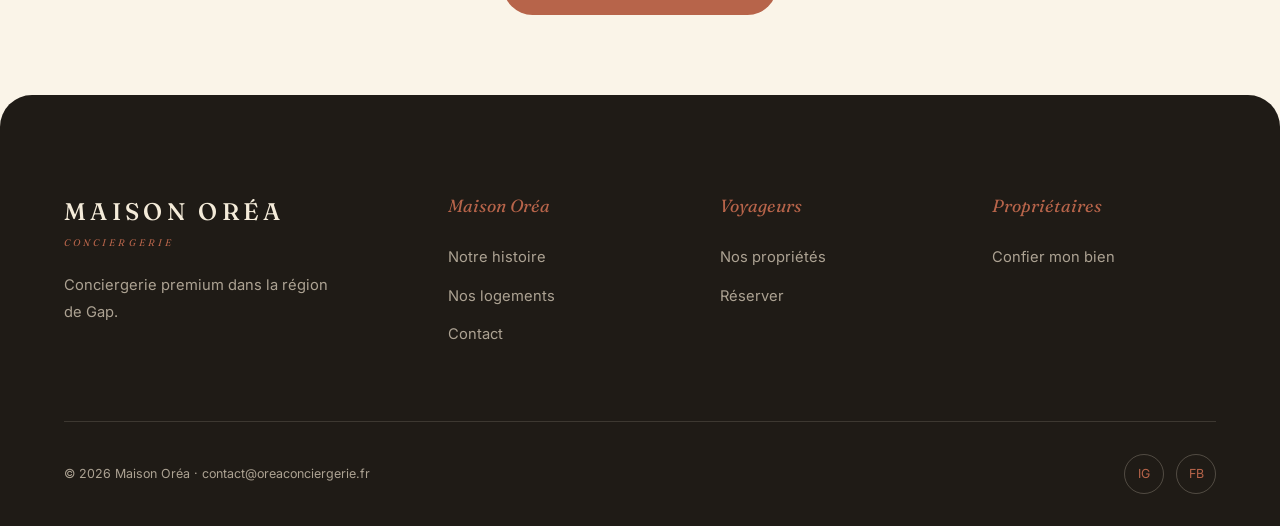
==== commit 11364986: "Citation Yohann et Lucile + galerie Pierre Amoureuse + diversification photos" ====
--- a/a-propos.html
+++ b/a-propos.html
@@ -36,11 +36,11 @@
         <span class="divider-wave"></span>
         <h2>Une maison, une exigence, un savoir-faire.</h2>
         <p class="lead">Maison Oréa est née d'une conviction : la location courte durée mérite mieux. Mieux qu'un check-in impersonnel, mieux qu'un accueil expédié.</p>
-        <p>Fondée par Lucile Allemand, Maison Oréa s'inspire des grands boutique-hôtels pour offrir aux voyageurs une expérience qui dépasse le séjour.</p>
+        <p>Fondée par Yohann et Lucile, Maison Oréa s'inspire des grands boutique-hôtels pour offrir aux voyageurs une expérience qui dépasse le séjour.</p>
         <p class="accent" style="font-size: 1.5rem; margin-top: 1.5rem;">« Le luxe, c'est l'attention. »</p>
       </div>
       <div class="editorial-image">
-        <img src="assets/img/michel-2.jpg" alt="Maison Oréa" loading="lazy">
+        <img src="assets/img/extra-m-a532fa.jpg" alt="Maison Oréa" loading="lazy">
       </div>
     </div>
   </div>
@@ -66,7 +66,7 @@
 
 <section class="quote fade-up" style="background: var(--vert-foncé); color: var(--lin-clair); margin: 0 var(--gutter); border-radius: var(--r-lg); padding-block: 5rem;">
   <p class="quote-text" style="color: var(--lin-clair);">Chaque échange commence <span style="color: var(--terracotta);">par une écoute attentive.</span></p>
-  <p class="quote-author" style="color: rgba(232,220,200,0.7);">— Lucile Allemand, fondatrice</p>
+  <p class="quote-author" style="color: rgba(232,220,200,0.7);">— Yohann et Lucile, Fondateurs de Maison Oréa</p>
 </section>
 
 <section style="padding-block: 5rem;">
